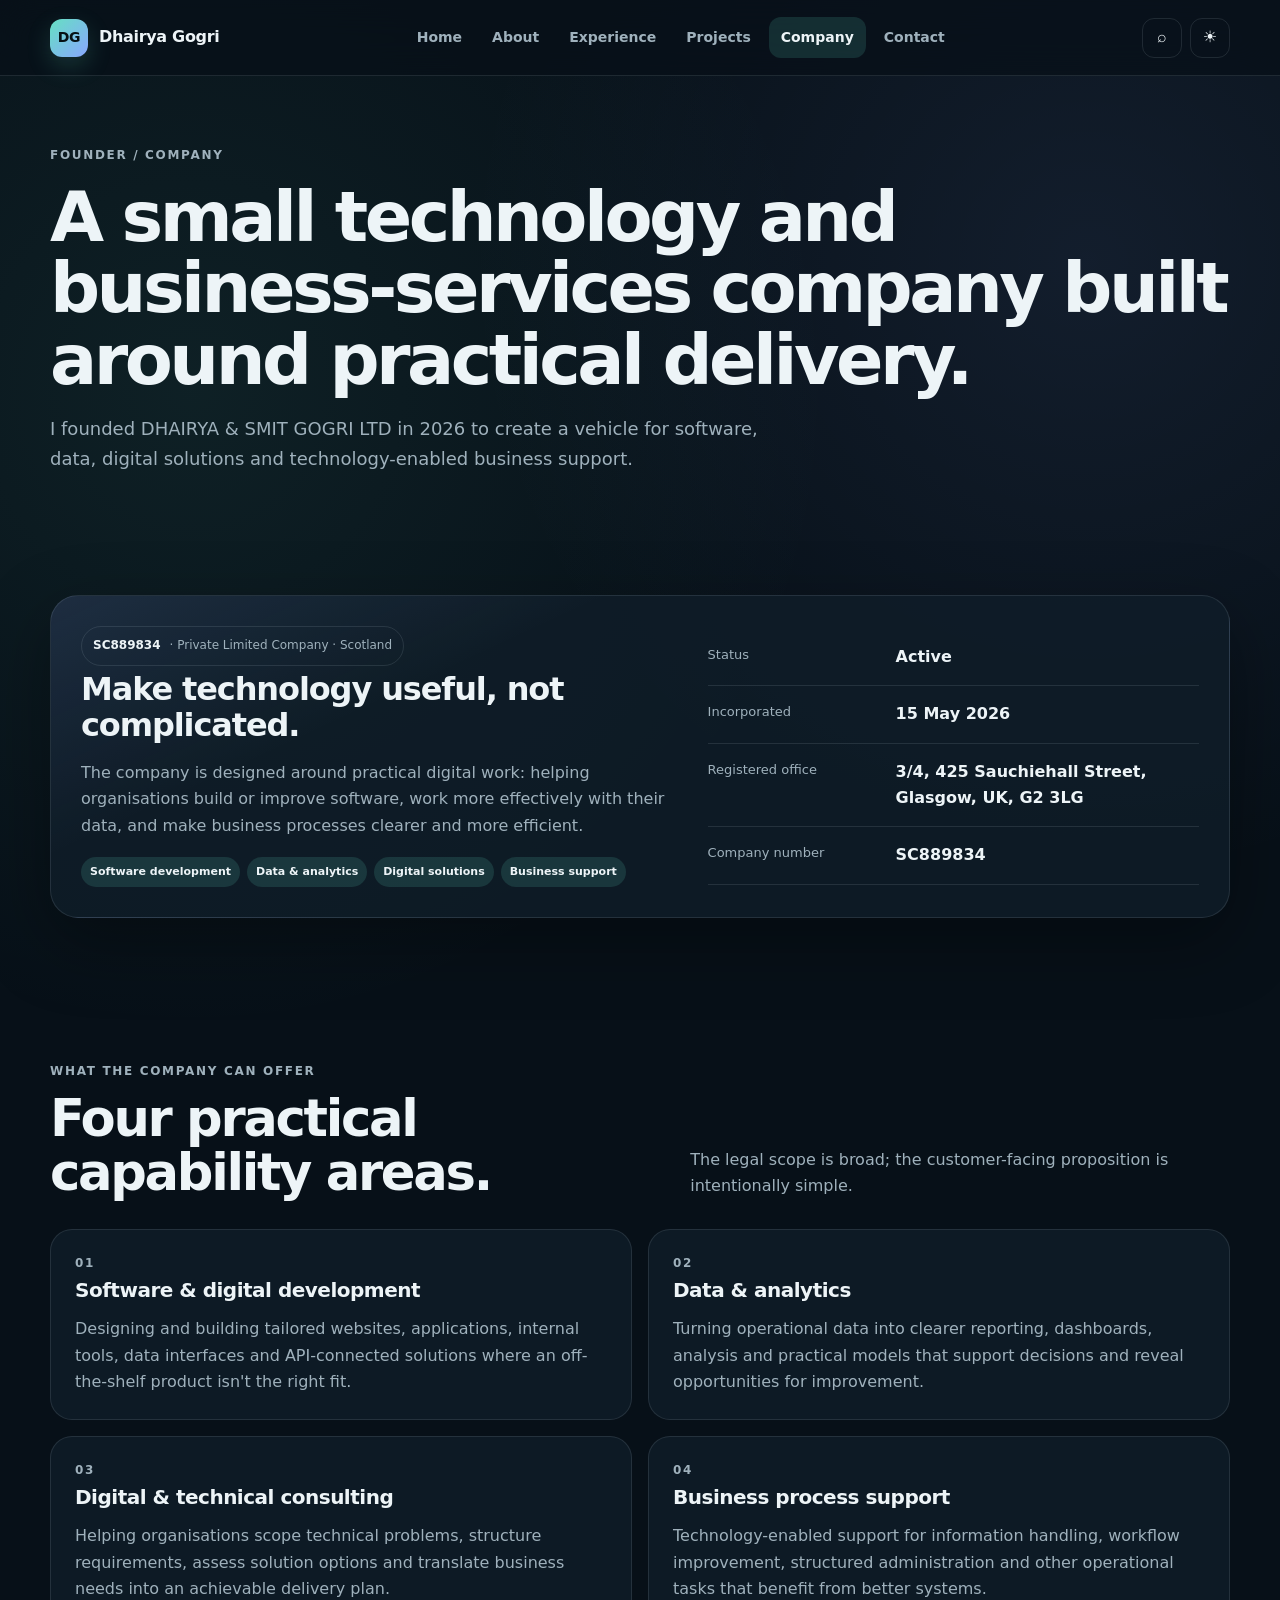
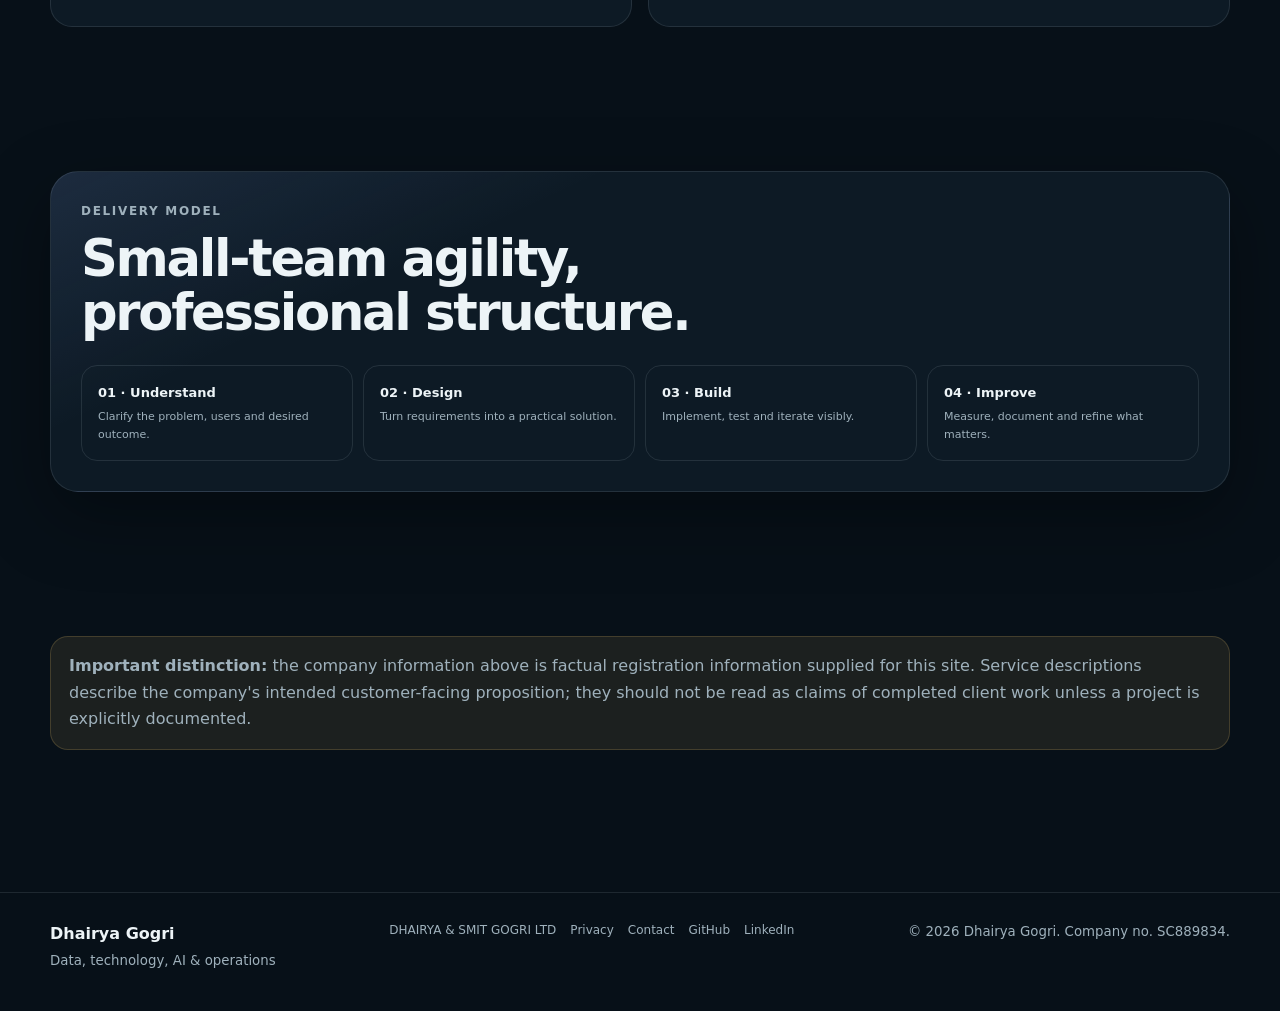
==== company.html @ 703e106f "Add files via upload" ====
<!doctype html>
<html lang="en">
<head>
  <meta charset="utf-8">
  <meta name="viewport" content="width=device-width,initial-scale=1">
  <meta name="description" content="DHAIRYA & SMIT GOGRI LTD — a Scottish technology and business-services company founded by Dhairya Gogri.">
  <meta name="theme-color" content="#071018">
  <title>Company · Dhairya Gogri</title>
  <link rel="icon" href="assets/favicon.svg" type="image/svg+xml">
  <link rel="stylesheet" href="css/styles.css">
</head>
<body>
<a class="skip-link" href="#main">Skip to content</a>

<header class="navbar">
  <div class="container nav-inner">
    <a class="brand" href="index.html" aria-label="Dhairya Gogri home">
      <span class="brand-mark">DG</span><span>Dhairya Gogri</span>
    </a>
    <nav class="nav-links" aria-label="Primary navigation">
      <a href="index.html">Home</a>
      <a href="about.html">About</a>
      <a href="experience.html">Experience</a>
      <a href="projects.html">Projects</a>
      <a href="company.html">Company</a>
      <a href="contact.html">Contact</a>
    </nav>
    <div class="nav-actions">
      <button class="icon-btn" id="commandBtn" aria-label="Open site search" title="Search • Ctrl K">⌕</button>
      <button class="icon-btn" id="themeToggle" aria-label="Toggle theme">☀</button>
      <button class="menu-btn" aria-label="Open menu" aria-expanded="false">☰</button>
    </div>
  </div>
</header>

<main id="main">
<section class="page-hero">
  <div class="container reveal">
    <div class="kicker">Founder / company</div>
    <h1>A small technology and business-services company built around practical delivery.</h1>
    <p>I founded DHAIRYA &amp; SMIT GOGRI LTD in 2026 to create a vehicle for software, data, digital solutions and technology-enabled business support.</p>
  </div>
</section>

<section class="section">
  <div class="container feature-panel reveal">
    <div class="feature-grid">
      <div>
        <span class="company-badge"><b>SC889834</b> · Private Limited Company · Scotland</span>
        <h3>Make technology useful, not complicated.</h3>
        <p>The company is designed around practical digital work: helping organisations build or improve software, work more effectively with their data, and make business processes clearer and more efficient.</p>
        <div class="tag-row"><span class="tag">Software development</span><span class="tag">Data &amp; analytics</span><span class="tag">Digital solutions</span><span class="tag">Business support</span></div>
      </div>
      <div>
        <div class="info-list">
          <div class="info-row"><dt>Status</dt><dd>Active</dd></div>
          <div class="info-row"><dt>Incorporated</dt><dd>15 May 2026</dd></div>
          <div class="info-row"><dt>Registered office</dt><dd>3/4, 425 Sauchiehall Street, Glasgow, UK, G2 3LG</dd></div>
          <div class="info-row"><dt>Company number</dt><dd>SC889834</dd></div>
        </div>
      </div>
    </div>
  </div>
</section>

<section class="section">
  <div class="container">
    <div class="section-head">
      <div><div class="kicker">What the company can offer</div><h2>Four practical capability areas.</h2></div>
      <p class="section-intro">The legal scope is broad; the customer-facing proposition is intentionally simple.</p>
    </div>
    <div class="grid-2">
      <article class="card reveal"><div class="kicker">01</div><h3>Software &amp; digital development</h3><p>Designing and building tailored websites, applications, internal tools, data interfaces and API-connected solutions where an off-the-shelf product isn't the right fit.</p></article>
      <article class="card reveal"><div class="kicker">02</div><h3>Data &amp; analytics</h3><p>Turning operational data into clearer reporting, dashboards, analysis and practical models that support decisions and reveal opportunities for improvement.</p></article>
      <article class="card reveal"><div class="kicker">03</div><h3>Digital &amp; technical consulting</h3><p>Helping organisations scope technical problems, structure requirements, assess solution options and translate business needs into an achievable delivery plan.</p></article>
      <article class="card reveal"><div class="kicker">04</div><h3>Business process support</h3><p>Technology-enabled support for information handling, workflow improvement, structured administration and other operational tasks that benefit from better systems.</p></article>
    </div>
  </div>
</section>

<section class="section">
  <div class="container feature-panel reveal">
    <div class="section-head" style="margin-bottom:20px">
      <div><div class="kicker">Delivery model</div><h2>Small-team agility, professional structure.</h2></div>
    </div>
    <div class="process">
      <div class="process-step"><strong>01 · Understand</strong><span>Clarify the problem, users and desired outcome.</span></div>
      <div class="process-step"><strong>02 · Design</strong><span>Turn requirements into a practical solution.</span></div>
      <div class="process-step"><strong>03 · Build</strong><span>Implement, test and iterate visibly.</span></div>
      <div class="process-step"><strong>04 · Improve</strong><span>Measure, document and refine what matters.</span></div>
    </div>
  </div>
</section>

<section class="section">
  <div class="container notice reveal"><strong>Important distinction:</strong> the company information above is factual registration information supplied for this site. Service descriptions describe the company's intended customer-facing proposition; they should not be read as claims of completed client work unless a project is explicitly documented.</div>
</section>
</main>

<footer class="footer">
  <div class="container footer-grid">
    <div>
      <strong>Dhairya Gogri</strong><br>
      <small>Data, technology, AI &amp; operations</small>
    </div>
    <div class="footer-links">
      <a href="company.html">DHAIRYA &amp; SMIT GOGRI LTD</a>
      <a href="privacy.html">Privacy</a>
      <a href="contact.html">Contact</a>
      <a href="https://github.com/DhairyaGogri" target="_blank" rel="noreferrer">GitHub</a>
      <a href="https://www.linkedin.com/in/mrdhairyagogri/" target="_blank" rel="noreferrer">LinkedIn</a>
    </div>
    <small>&copy; <span id="year"></span> Dhairya Gogri. Company no. SC889834.</small>
  </div>
</footer>


<div class="command" id="command" role="dialog" aria-modal="true" aria-label="Site search">
  <div class="command-box">
    <div class="command-input">
      <input id="commandInput" type="search" placeholder="Jump to a page…" aria-label="Jump to a page">
    </div>
    <div class="command-list">
      <a class="command-item" href="index.html"><span>Home</span><span class="kbd">01</span></a>
      <a class="command-item" href="about.html"><span>About</span><span class="kbd">02</span></a>
      <a class="command-item" href="experience.html"><span>Experience</span><span class="kbd">03</span></a>
      <a class="command-item" href="projects.html"><span>Projects</span><span class="kbd">04</span></a>
      <a class="command-item" href="company.html"><span>Company</span><span class="kbd">05</span></a>
      <a class="command-item" href="contact.html"><span>Contact</span><span class="kbd">06</span></a>
      <a class="command-item" href="https://github.com/DhairyaGogri" target="_blank" rel="noreferrer"><span>GitHub</span><span>↗</span></a>
      <a class="command-item" href="https://www.linkedin.com/in/mrdhairyagogri/" target="_blank" rel="noreferrer"><span>LinkedIn</span><span>↗</span></a>
    </div>
  </div>
</div>
<div class="toast" id="toast"></div>

<script>document.getElementById('year').textContent = new Date().getFullYear()</script>
<script src="js/site.js"></script>
</body>
</html>
---- css/styles.css ----
:root{
  --bg:#071018;
  --bg-soft:#0c1721;
  --panel:rgba(16,30,42,.78);
  --panel-solid:#0f202c;
  --text:#edf4f7;
  --muted:#9fb1bc;
  --line:rgba(218,235,242,.11);
  --accent:#65e0c2;
  --accent-2:#89a7ff;
  --accent-soft:rgba(101,224,194,.14);
  --warning:#f4c66b;
  --shadow:0 24px 70px rgba(0,0,0,.34);
  --radius:24px;
  --max:1180px;
  --nav-h:76px;
}
*{box-sizing:border-box}
html{scroll-behavior:smooth}
body{
  margin:0;
  font-family:Inter, ui-sans-serif, system-ui, -apple-system, BlinkMacSystemFont, "Segoe UI", sans-serif;
  background:
    radial-gradient(circle at 15% 15%, rgba(101,224,194,.08), transparent 26%),
    radial-gradient(circle at 85% 10%, rgba(137,167,255,.09), transparent 24%),
    var(--bg);
  color:var(--text);
  line-height:1.65;
  min-height:100vh;
}
body.light{
  --bg:#f4f8f7;
  --bg-soft:#e9f0ef;
  --panel:rgba(255,255,255,.84);
  --panel-solid:#ffffff;
  --text:#10202a;
  --muted:#526570;
  --line:rgba(16,32,42,.12);
  --accent:#087d69;
  --accent-2:#425fc5;
  --accent-soft:rgba(8,125,105,.1);
  --shadow:0 18px 55px rgba(30,55,70,.14);
}
a{color:inherit}
img{max-width:100%;display:block}
button,input,textarea,select{font:inherit}
button{cursor:pointer}
.container{width:min(var(--max),calc(100% - 40px));margin-inline:auto}
.skip-link{position:fixed;left:16px;top:16px;transform:translateY(-180%);padding:10px 14px;background:var(--text);color:var(--bg);z-index:100}
.skip-link:focus{transform:none}
.navbar{
  position:sticky;top:0;z-index:50;height:var(--nav-h);
  display:flex;align-items:center;
  backdrop-filter:blur(18px);
  background:color-mix(in srgb,var(--bg) 72%,transparent);
  border-bottom:1px solid var(--line);
}
.nav-inner{display:flex;align-items:center;justify-content:space-between;gap:24px}
.brand{display:inline-flex;align-items:center;gap:11px;text-decoration:none;font-weight:800;letter-spacing:-.02em}
.brand-mark{width:38px;height:38px;border-radius:12px;display:grid;place-items:center;background:linear-gradient(135deg,var(--accent),var(--accent-2));color:#061014;font-size:14px;font-weight:900;box-shadow:0 9px 25px rgba(101,224,194,.18)}
.nav-links{display:flex;align-items:center;gap:6px}
.nav-links a{padding:9px 12px;border-radius:12px;text-decoration:none;color:var(--muted);font-size:14px;font-weight:650}
.nav-links a:hover,.nav-links a.active{color:var(--text);background:var(--accent-soft)}
.nav-actions{display:flex;align-items:center;gap:8px}
.icon-btn,.menu-btn{
  width:40px;height:40px;border-radius:12px;border:1px solid var(--line);
  background:transparent;color:var(--text);display:grid;place-items:center
}
.icon-btn:hover,.menu-btn:hover{background:var(--accent-soft)}
.menu-btn{display:none}
main{overflow:clip}
.hero{padding:88px 0 54px}
.hero-grid{display:grid;grid-template-columns:1.16fr .84fr;gap:42px;align-items:center}
.eyebrow{display:inline-flex;align-items:center;gap:9px;text-transform:uppercase;letter-spacing:.14em;font-size:11px;font-weight:800;color:var(--accent)}
.eyebrow::before{content:"";width:25px;height:1px;background:currentColor}
.hero h1{font-size:clamp(46px,7vw,88px);line-height:.98;letter-spacing:-.055em;margin:18px 0 24px;max-width:800px}
.hero h1 span{color:var(--accent)}
.lead{font-size:19px;color:var(--muted);max-width:720px}
.cta-row{display:flex;gap:12px;flex-wrap:wrap;margin-top:32px}
.btn{display:inline-flex;align-items:center;justify-content:center;gap:9px;padding:12px 16px;border-radius:14px;border:1px solid var(--line);text-decoration:none;font-weight:750;font-size:14px;transition:transform .2s,background .2s,border-color .2s}
.btn:hover{transform:translateY(-2px)}
.btn-primary{background:var(--accent);color:#061014;border-color:transparent}
.btn-secondary{background:var(--panel);color:var(--text)}
.btn-ghost{background:transparent}
.hero-card{position:relative}
.profile-card{
  padding:28px;border:1px solid var(--line);border-radius:30px;
  background:
    linear-gradient(160deg,rgba(101,224,194,.10),transparent 36%),
    var(--panel);
  box-shadow:var(--shadow)
}
.profile-top{display:flex;justify-content:space-between;align-items:flex-start;gap:16px;margin-bottom:28px}
.monogram{width:88px;height:88px;border-radius:24px;display:grid;place-items:center;background:linear-gradient(145deg,rgba(101,224,194,.22),rgba(137,167,255,.22));border:1px solid var(--line);font-size:27px;font-weight:900;letter-spacing:-.05em}
.status{display:inline-flex;align-items:center;gap:7px;padding:7px 10px;border:1px solid var(--line);border-radius:999px;color:var(--muted);font-size:12px}
.status i{width:7px;height:7px;border-radius:50%;background:var(--accent);box-shadow:0 0 0 5px rgba(101,224,194,.08)}
.metrics{display:grid;grid-template-columns:repeat(3,1fr);gap:10px;margin-top:22px}
.metric{padding:15px;border:1px solid var(--line);border-radius:18px;background:rgba(255,255,255,.02)}
.metric strong{display:block;font-size:22px;letter-spacing:-.03em}
.metric span{font-size:11px;color:var(--muted)}
.hero-ribbon{margin-top:12px;display:flex;gap:8px;flex-wrap:wrap}
.pill{padding:7px 10px;border:1px solid var(--line);border-radius:999px;color:var(--muted);font-size:11px}
.section{padding:72px 0}
.section-head{display:flex;justify-content:space-between;gap:30px;align-items:end;margin-bottom:30px}
.kicker{font-size:12px;text-transform:uppercase;letter-spacing:.14em;color:var(--muted);font-weight:800}
.section h2{font-size:clamp(32px,4vw,54px);line-height:1.05;letter-spacing:-.045em;margin:10px 0 0;max-width:730px}
.section-intro{max-width:660px;color:var(--muted);margin:12px 0 0}
.grid-3{display:grid;grid-template-columns:repeat(3,1fr);gap:16px}
.grid-2{display:grid;grid-template-columns:repeat(2,1fr);gap:16px}
.card{border:1px solid var(--line);border-radius:22px;background:var(--panel);padding:24px}
.card:hover{border-color:rgba(101,224,194,.28)}
.card h3{margin:0 0 9px;font-size:20px;letter-spacing:-.025em}
.card p{margin:0;color:var(--muted)}
.tag-row{display:flex;gap:7px;flex-wrap:wrap;margin-top:18px}
.tag{display:inline-flex;padding:6px 9px;border-radius:999px;background:var(--accent-soft);color:var(--text);font-size:11px;font-weight:750}
.feature-panel{
  border:1px solid var(--line);border-radius:28px;padding:30px;
  background:
    linear-gradient(155deg,rgba(137,167,255,.12),transparent 30%),
    var(--panel);
  box-shadow:var(--shadow);
}
.feature-grid{display:grid;grid-template-columns:1.1fr .9fr;gap:26px;align-items:center}
.feature-panel h3{font-size:32px;line-height:1.12;letter-spacing:-.035em;margin:6px 0 14px}
.feature-panel p{color:var(--muted)}
.stat-strip{display:grid;grid-template-columns:repeat(3,1fr);gap:12px;margin-top:25px}
.stat-strip .card{padding:18px}
.stat-strip strong{font-size:25px;display:block}
.stat-strip span{color:var(--muted);font-size:12px}
.timeline{position:relative;margin-top:10px}
.timeline::before{content:"";position:absolute;left:8px;top:0;bottom:0;width:1px;background:var(--line)}
.timeline-item{position:relative;padding-left:35px;margin-bottom:26px}
.timeline-dot{position:absolute;left:1px;top:7px;width:15px;height:15px;border-radius:50%;background:var(--bg);border:3px solid var(--accent)}
.timeline-card{border:1px solid var(--line);border-radius:22px;background:var(--panel);overflow:hidden}
.timeline-summary{display:flex;justify-content:space-between;gap:20px;padding:22px 24px;cursor:pointer}
.timeline-summary h3{margin:0;font-size:19px}
.timeline-summary .meta{color:var(--muted);font-size:13px;margin-top:3px}
.timeline-toggle{border:0;background:transparent;color:var(--muted);font-size:20px}
.timeline-body{display:none;padding:0 24px 24px;color:var(--muted)}
.timeline-card.open .timeline-body{display:block}
.timeline-card.open .timeline-toggle{transform:rotate(45deg)}
.bullets{padding-left:18px;margin:15px 0 0;color:var(--muted)}
.bullets li{margin:7px 0}
.page-hero{padding:70px 0 32px}
.page-hero h1{font-size:clamp(42px,6vw,70px);letter-spacing:-.05em;line-height:1.02;margin:16px 0}
.page-hero p{max-width:720px;color:var(--muted);font-size:18px}
.filters{display:flex;gap:8px;flex-wrap:wrap;margin:22px 0}
.filter{border:1px solid var(--line);background:transparent;color:var(--muted);padding:9px 12px;border-radius:999px;font-size:12px;font-weight:800}
.filter.active,.filter:hover{background:var(--accent-soft);color:var(--text);border-color:rgba(101,224,194,.28)}
.project-card{height:100%;display:flex;flex-direction:column;justify-content:space-between}
.project-card .visual{height:150px;border-radius:18px;margin-bottom:18px;display:grid;place-items:center;border:1px solid var(--line);background:
  radial-gradient(circle at 30% 20%, rgba(101,224,194,.25), transparent 35%),
  radial-gradient(circle at 80% 75%, rgba(137,167,255,.20), transparent 34%),
  #0d1a24;
  overflow:hidden;
}
body.light .project-card .visual{background:#eaf3f1}
.visual-grid{width:74%;height:74%;border:1px dashed rgba(255,255,255,.18);position:relative}
body.light .visual-grid{border-color:rgba(16,32,42,.15)}
.visual-grid::before,.visual-grid::after{content:"";position:absolute;inset:16% 0;border-top:1px solid rgba(255,255,255,.10);border-bottom:1px solid rgba(255,255,255,.10)}
.visual-grid::after{inset:0 32%;border-left:1px solid rgba(255,255,255,.10);border-right:1px solid rgba(255,255,255,.10)}
.visual-chart{width:70%;height:62%;position:relative}
.bar{position:absolute;bottom:0;width:11%;border-radius:7px 7px 2px 2px;background:linear-gradient(180deg,var(--accent),var(--accent-2))}
.process{display:grid;grid-template-columns:repeat(4,1fr);gap:10px;margin-top:25px}
.process-step{padding:16px;border:1px solid var(--line);border-radius:16px}
.process-step strong{display:block;font-size:13px}
.process-step span{display:block;color:var(--muted);font-size:11px;margin-top:5px}
.company-badge{display:inline-flex;align-items:center;gap:9px;padding:9px 11px;border:1px solid var(--line);border-radius:999px;color:var(--muted);font-size:12px}
.company-badge b{color:var(--text)}
.info-list{display:grid;gap:0}
.info-row{display:grid;grid-template-columns:170px 1fr;gap:18px;padding:15px 0;border-bottom:1px solid var(--line)}
.info-row dt{color:var(--muted);font-size:13px}
.info-row dd{margin:0;font-weight:650}
.notice{padding:16px 18px;border-radius:18px;background:rgba(244,198,107,.09);border:1px solid rgba(244,198,107,.18);color:var(--muted)}
.contact-grid{display:grid;grid-template-columns:.82fr 1.18fr;gap:16px}
.form-card form{display:grid;gap:14px}
label{font-size:12px;font-weight:800;color:var(--muted)}
.field{display:grid;gap:7px}
input,textarea,select{
  width:100%;border-radius:14px;border:1px solid var(--line);
  background:rgba(255,255,255,.02);color:var(--text);padding:12px 13px;outline:none
}
input:focus,textarea:focus,select:focus{border-color:var(--accent);box-shadow:0 0 0 4px var(--accent-soft)}
textarea{min-height:160px;resize:vertical}
.form-note{font-size:11px;color:var(--muted)}
.contact-item{display:flex;gap:13px;padding:14px 0;border-bottom:1px solid var(--line)}
.contact-item b{display:block;font-size:13px}
.contact-item span{display:block;color:var(--muted);font-size:12px;margin-top:3px}
.footer{border-top:1px solid var(--line);padding:28px 0 38px;margin-top:70px}
.footer-grid{display:flex;justify-content:space-between;gap:25px;align-items:start}
.footer small{color:var(--muted)}
.footer-links{display:flex;gap:14px;flex-wrap:wrap}
.footer-links a{font-size:12px;color:var(--muted);text-decoration:none}
.footer-links a:hover{color:var(--text)}
.reveal{opacity:0;transform:translateY(18px);transition:opacity .7s ease,transform .7s ease}
.reveal.visible{opacity:1;transform:none}
.toast{
  position:fixed;right:18px;bottom:18px;z-index:70;max-width:360px;
  border:1px solid var(--line);background:var(--panel-solid);box-shadow:var(--shadow);
  padding:13px 15px;border-radius:16px;color:var(--text);display:none
}
.toast.show{display:block}
.kbd{font-size:11px;border:1px solid var(--line);padding:2px 6px;border-radius:6px;color:var(--muted)}
.command{
 position:fixed;inset:0;background:rgba(2,8,12,.55);backdrop-filter:blur(10px);z-index:100;display:none;align-items:flex-start;justify-content:center;padding:10vh 20px
}
.command.show{display:flex}
.command-box{width:min(640px,100%);border:1px solid var(--line);border-radius:22px;background:var(--panel-solid);box-shadow:var(--shadow);overflow:hidden}
.command-input{padding:15px 18px;border-bottom:1px solid var(--line)}
.command-input input{border:0;box-shadow:none;padding:0;background:transparent}
.command-list{padding:8px;max-height:55vh;overflow:auto}
.command-item{display:flex;justify-content:space-between;gap:15px;padding:12px 14px;border-radius:13px;text-decoration:none;color:var(--text)}
.command-item:hover{background:var(--accent-soft)}
.toast-success{color:var(--accent)}
.hero-art{min-height:310px;position:relative}
.orbit{position:absolute;inset:20px;border:1px solid var(--line);border-radius:50%;transform:rotate(-18deg)}
.orbit::before,.orbit::after{content:"";position:absolute;border:1px solid rgba(101,224,194,.25);border-radius:50%}
.orbit::before{inset:30px}
.orbit::after{inset:64px}
.core{position:absolute;left:50%;top:50%;transform:translate(-50%,-50%);width:118px;height:118px;border-radius:34px;background:linear-gradient(145deg,var(--accent),var(--accent-2));display:grid;place-items:center;color:#061014;font-size:28px;font-weight:900;box-shadow:0 25px 60px rgba(101,224,194,.18)}
.float-tag{position:absolute;padding:8px 10px;border:1px solid var(--line);border-radius:12px;background:var(--panel);color:var(--muted);font-size:11px;box-shadow:var(--shadow)}
.float-1{left:2%;top:18%}.float-2{right:0;top:33%}.float-3{left:13%;bottom:6%}.float-4{right:11%;bottom:2%}
.mini-link{font-size:13px;font-weight:800;color:var(--accent);text-decoration:none}
.mini-link:hover{text-decoration:underline}
@media(max-width:980px){
 .hero-grid,.feature-grid,.contact-grid{grid-template-columns:1fr}
 .grid-3{grid-template-columns:repeat(2,1fr)}
 .nav-links{display:none;position:absolute;left:20px;right:20px;top:72px;flex-direction:column;align-items:stretch;background:var(--panel-solid);border:1px solid var(--line);padding:8px;border-radius:18px;box-shadow:var(--shadow)}
 .nav-links.open{display:flex}
 .nav-links a{padding:12px}
 .menu-btn{display:grid}
 .process{grid-template-columns:repeat(2,1fr)}
}
@media(max-width:680px){
 .container{width:min(var(--max),calc(100% - 24px))}
 .hero{padding-top:58px}
 .section{padding:52px 0}
 .grid-2,.grid-3,.metrics,.stat-strip{grid-template-columns:1fr}
 .section-head{display:block}
 .timeline-summary{align-items:flex-start}
 .info-row{grid-template-columns:1fr;gap:3px}
 .footer-grid{display:block}
 .footer-links{margin-top:15px}
 .hero-art{min-height:250px}
}
@media(prefers-reduced-motion:reduce){
 html{scroll-behavior:auto}
 *,*:before,*:after{animation-duration:.01ms!important;animation-iteration-count:1!important;transition-duration:.01ms!important}
 .reveal{opacity:1;transform:none}
}
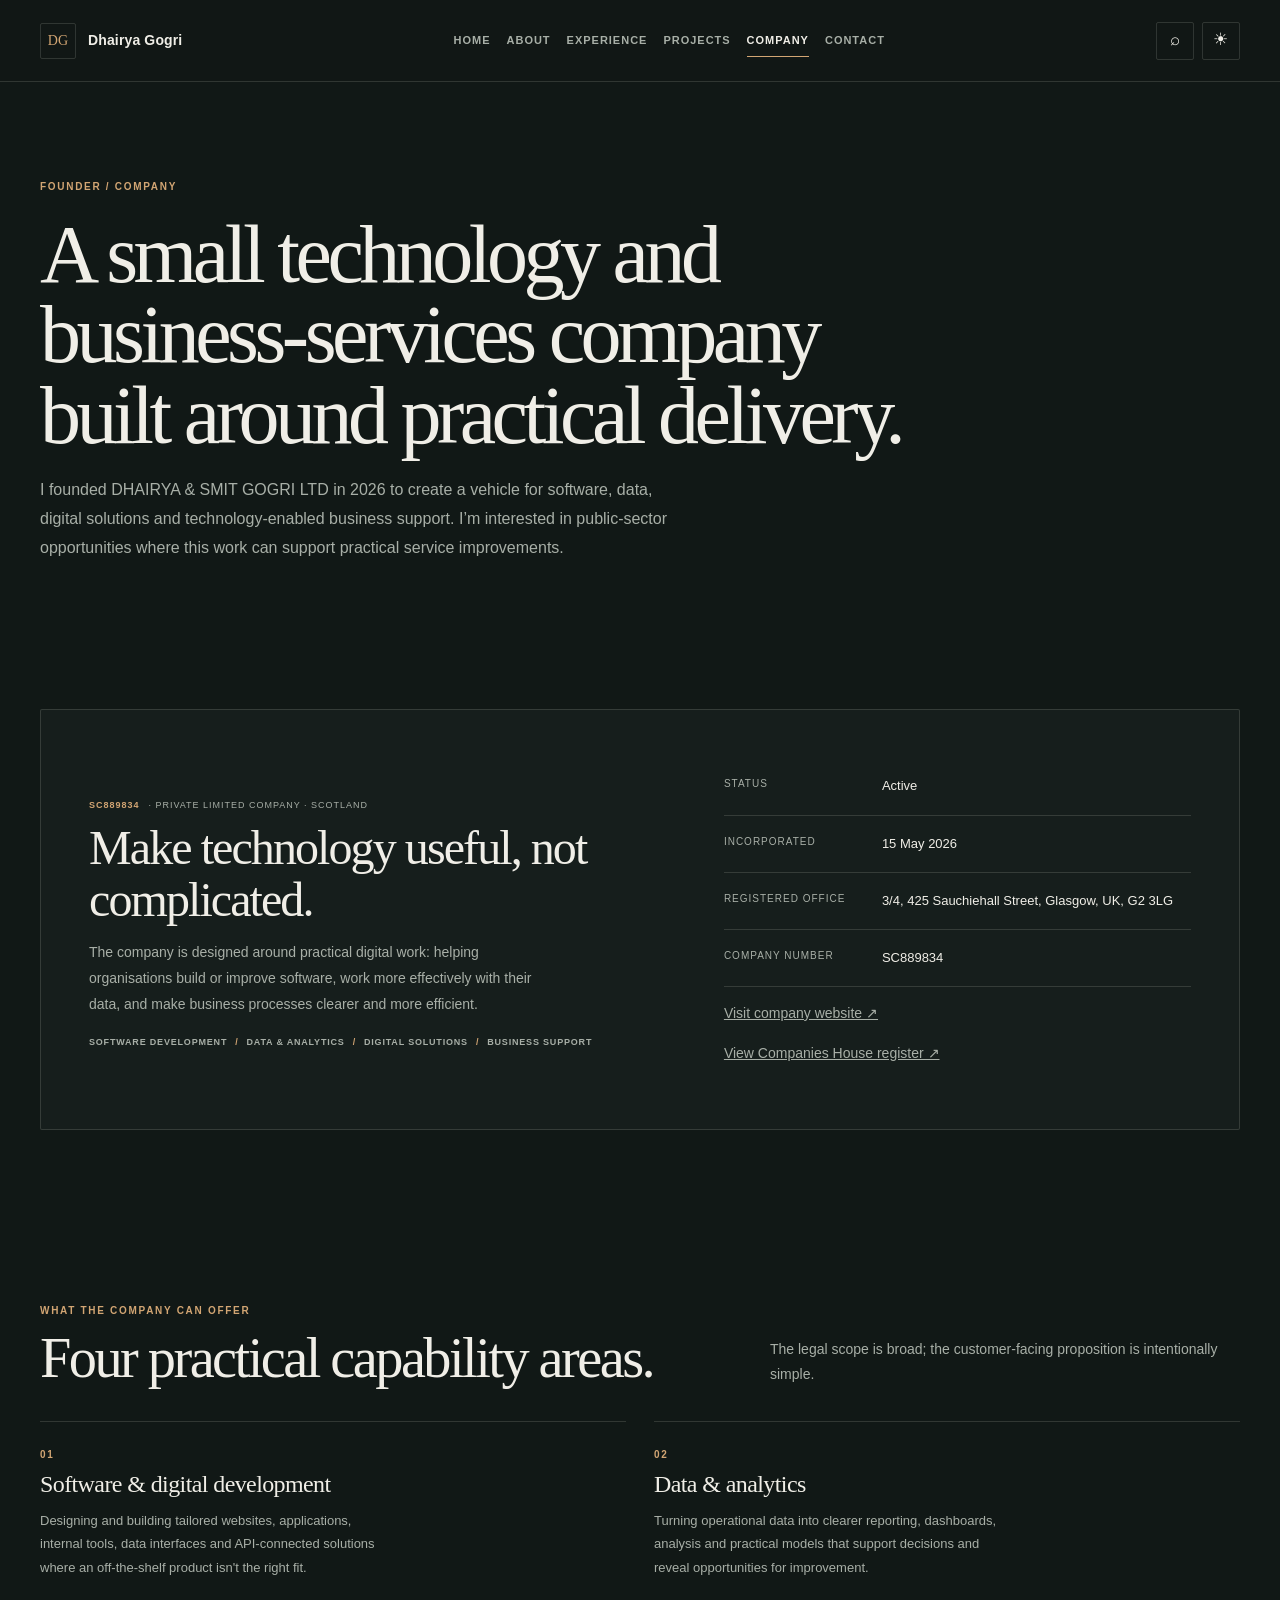
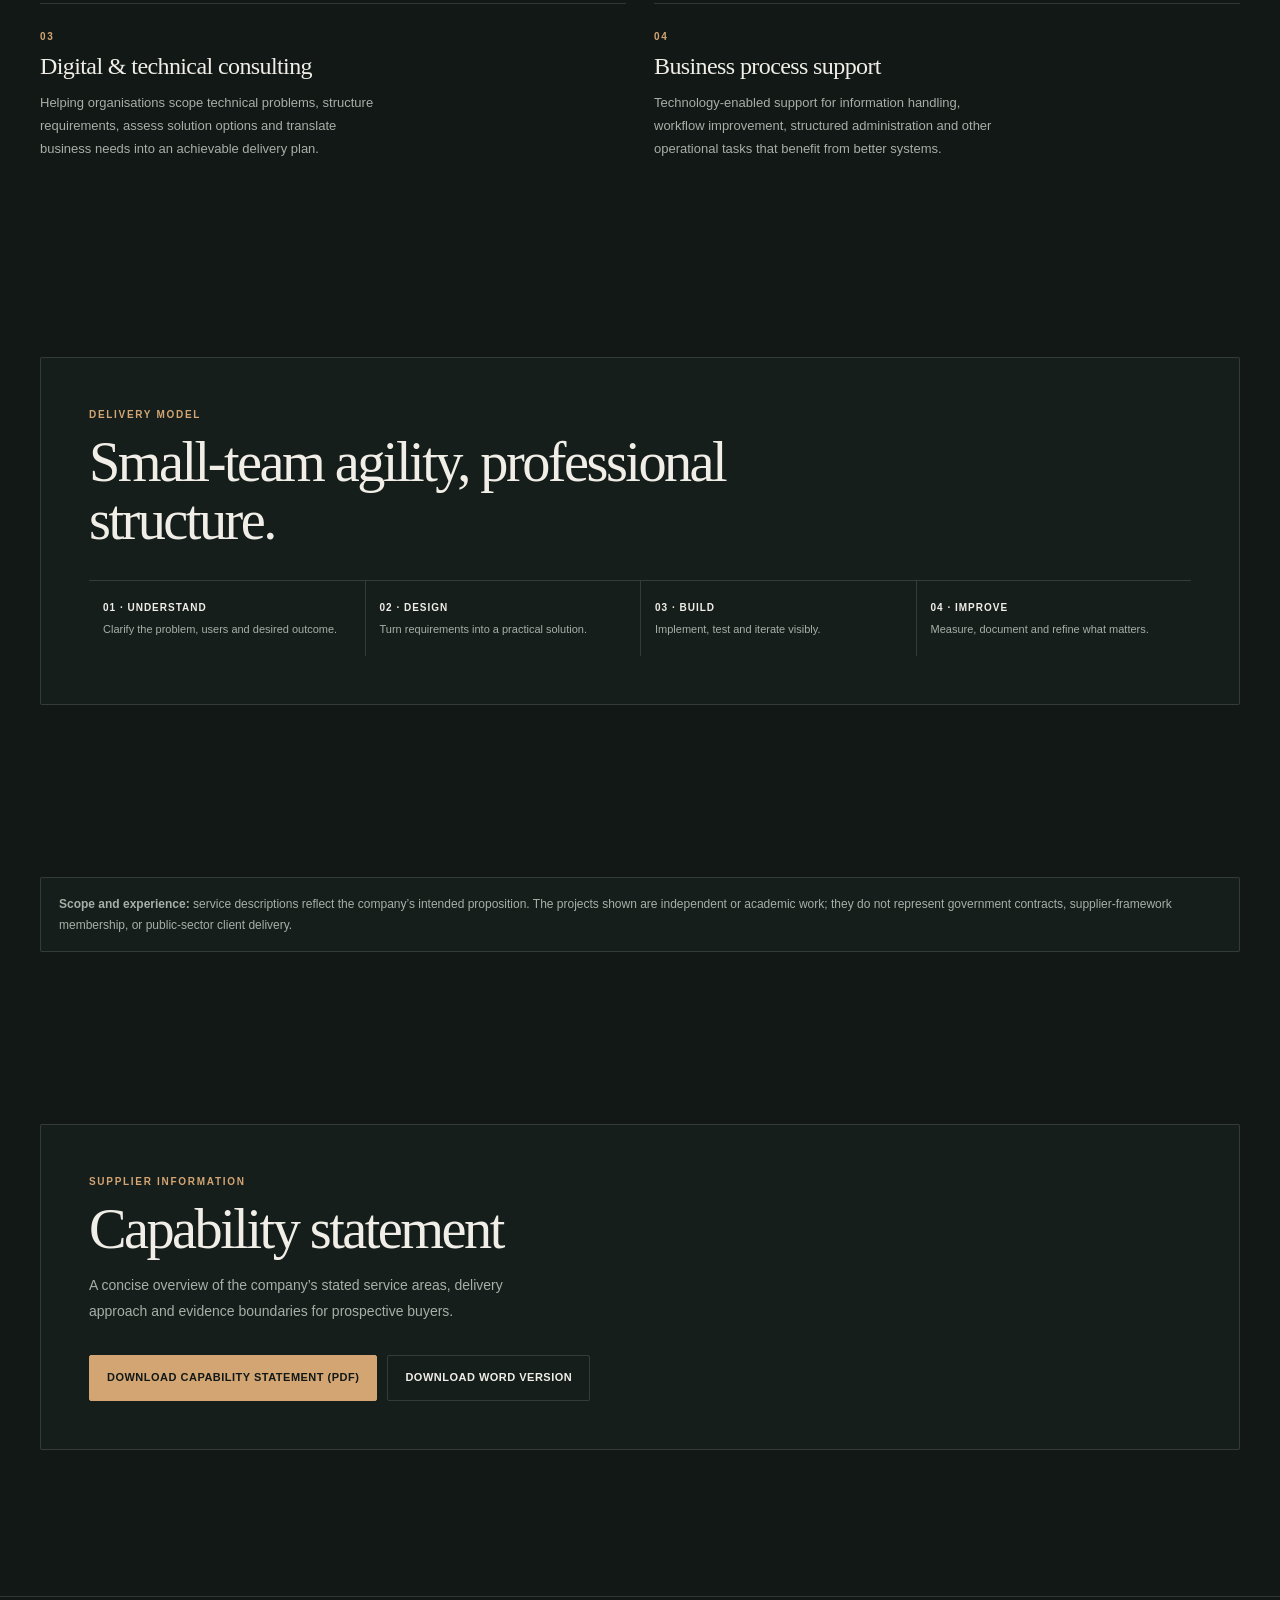
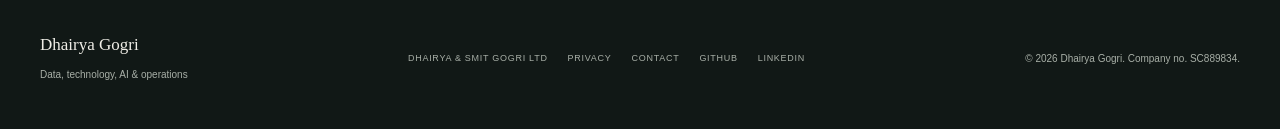
==== commit 975d8dea: "personal website update 21/11/2026 v2" ====
--- a/company.html
+++ b/company.html
@@ -38,7 +38,7 @@
   <div class="container reveal">
     <div class="kicker">Founder / company</div>
     <h1>A small technology and business-services company built around practical delivery.</h1>
-    <p>I founded DHAIRYA &amp; SMIT GOGRI LTD in 2026 to create a vehicle for software, data, digital solutions and technology-enabled business support.</p>
+    <p>I founded DHAIRYA &amp; SMIT GOGRI LTD in 2026 to create a vehicle for software, data, digital solutions and technology-enabled business support. I’m interested in public-sector opportunities where this work can support practical service improvements.</p>
   </div>
 </section>
 
@@ -58,6 +58,8 @@
           <div class="info-row"><dt>Registered office</dt><dd>3/4, 425 Sauchiehall Street, Glasgow, UK, G2 3LG</dd></div>
           <div class="info-row"><dt>Company number</dt><dd>SC889834</dd></div>
         </div>
+        <p><a href="https://dhairyagogri.github.io/mycompany/index.html" target="_blank" rel="noreferrer">Visit company website ↗</a></p>
+        <p><a href="https://find-and-update.company-information.service.gov.uk/company/SC889834" target="_blank" rel="noreferrer">View Companies House register ↗</a></p>
       </div>
     </div>
   </div>
@@ -93,7 +95,19 @@
 </section>
 
 <section class="section">
-  <div class="container notice reveal"><strong>Important distinction:</strong> the company information above is factual registration information supplied for this site. Service descriptions describe the company's intended customer-facing proposition; they should not be read as claims of completed client work unless a project is explicitly documented.</div>
+  <div class="container notice reveal"><strong>Scope and experience:</strong> service descriptions reflect the company’s intended proposition. The projects shown are independent or academic work; they do not represent government contracts, supplier-framework membership, or public-sector client delivery.</div>
+</section>
+
+<section class="section">
+  <div class="container feature-panel reveal">
+    <div class="kicker">Supplier information</div>
+    <h2>Capability statement</h2>
+    <p>A concise overview of the company’s stated service areas, delivery approach and evidence boundaries for prospective buyers.</p>
+    <div class="cta-row">
+      <a class="btn btn-primary" href="assets/Dhairya_Smit_Gogri_Ltd_Capability_Statement.pdf" download>Download capability statement (PDF)</a>
+      <a class="btn btn-secondary" href="assets/Dhairya_Smit_Gogri_Ltd_Capability_Statement.docx" download>Download Word version</a>
+    </div>
+  </div>
 </section>
 </main>
 
--- a/css/styles.css
+++ b/css/styles.css
@@ -249,3 +249,311 @@
  *,*:before,*:after{animation-duration:.01ms!important;animation-iteration-count:1!important;transition-duration:.01ms!important}
  .reveal{opacity:1;transform:none}
 }
+
+/* Editorial portfolio system */
+:root{
+  --bg:#111816;
+  --bg-soft:#19221f;
+  --panel:rgba(25,34,31,.72);
+  --panel-solid:#19221f;
+  --text:#f0eee7;
+  --muted:#a8afa7;
+  --line:rgba(236,237,226,.14);
+  --accent:#d2a573;
+  --accent-2:#b96b4e;
+  --accent-soft:rgba(210,165,115,.11);
+  --warning:#d2a573;
+  --shadow:0 24px 70px rgba(0,0,0,.2);
+  --radius:4px;
+  --max:1200px;
+  --nav-h:82px;
+}
+body{
+  font-family:Inter, "Helvetica Neue", Arial, sans-serif;
+  background:
+    linear-gradient(90deg,transparent 0,transparent calc(50% - .5px),rgba(255,255,255,.018) 50%,transparent calc(50% + .5px)),
+    var(--bg);
+  line-height:1.7;
+}
+body.light{
+  --bg:#f4f1ea;
+  --bg-soft:#e9e4da;
+  --panel:rgba(255,255,255,.52);
+  --panel-solid:#faf8f3;
+  --text:#202725;
+  --muted:#68716c;
+  --line:rgba(32,39,37,.15);
+  --accent:#a45137;
+  --accent-2:#8b6a43;
+  --accent-soft:rgba(164,81,55,.08);
+  --warning:#8b6a43;
+  --shadow:0 22px 60px rgba(38,42,37,.08);
+  background:
+    linear-gradient(90deg,transparent 0,transparent calc(50% - .5px),rgba(32,39,37,.025) 50%,transparent calc(50% + .5px)),
+    var(--bg);
+}
+::selection{background:var(--accent);color:var(--bg)}
+:focus-visible{outline:2px solid var(--accent);outline-offset:4px}
+.container{width:min(var(--max),calc(100% - 64px))}
+.skip-link{background:var(--text);color:var(--bg);border-radius:2px}
+.navbar{
+  background:color-mix(in srgb,var(--bg) 94%,transparent);
+  backdrop-filter:blur(16px);
+}
+.brand{gap:12px;font-size:14px;letter-spacing:.01em}
+.brand-mark{
+  width:36px;height:36px;border:1px solid var(--line);border-radius:2px;
+  background:transparent;color:var(--accent);box-shadow:none;
+  font-family:Georgia,"Times New Roman",serif;font-weight:500;
+}
+.nav-links{gap:16px}
+.nav-links a{
+  position:relative;padding:10px 0;border-radius:0;background:none!important;
+  color:var(--muted);font-size:11px;font-weight:750;letter-spacing:.09em;text-transform:uppercase;
+}
+.nav-links a::after{
+  position:absolute;right:0;bottom:3px;left:0;height:1px;background:var(--accent);
+  content:"";transform:scaleX(0);transform-origin:left;transition:transform .2s ease;
+}
+.nav-links a:hover,.nav-links a.active{color:var(--text)}
+.nav-links a:hover::after,.nav-links a.active::after{transform:scaleX(1)}
+.icon-btn,.menu-btn{
+  width:38px;height:38px;border-radius:2px;border-color:var(--line);
+  font-size:17px;
+}
+.icon-btn:hover,.menu-btn:hover{background:var(--accent-soft)}
+main{overflow:clip}
+.hero{padding:105px 0 64px}
+.hero-grid{grid-template-columns:1.12fr .88fr;gap:clamp(36px,7vw,100px)}
+.eyebrow,.kicker{
+  color:var(--accent);font-size:10px;font-weight:750;letter-spacing:.17em;
+}
+.eyebrow::before{width:34px}
+.hero h1,.page-hero h1,.section h2,.card h3,.feature-panel h3{
+  font-family:Georgia,"Times New Roman",serif;font-weight:400;
+}
+.hero h1{
+  max-width:790px;margin:26px 0 22px;font-size:clamp(50px,7.2vw,92px);
+  line-height:.99;letter-spacing:-.055em;
+}
+.hero h1 span{color:var(--accent)}
+.lead{max-width:640px;color:var(--muted);font-size:17px;line-height:1.8}
+.cta-row{gap:10px;margin-top:30px}
+.btn{
+  min-height:46px;padding:12px 17px;border-radius:2px;
+  font-size:11px;font-weight:750;letter-spacing:.045em;
+  text-transform:uppercase;transition:background .2s,color .2s,border-color .2s;
+}
+.btn:hover{transform:none}
+.btn-primary{background:var(--accent);color:var(--bg);border-color:var(--accent)}
+body.light .btn-primary{color:#fff}
+.btn-primary:hover{background:transparent;color:var(--accent)}
+.btn-secondary{background:transparent}
+.btn-secondary:hover,.btn-ghost:hover{border-color:var(--accent);background:var(--accent-soft)}
+.hero-ribbon{gap:0;margin-top:30px}
+.pill{
+  padding:0;border:0;border-radius:0;color:var(--muted);
+  font-size:10px;font-weight:650;letter-spacing:.08em;text-transform:uppercase;
+}
+.pill+.pill::before{content:"/";margin:0 11px;color:var(--accent)}
+.hero-card{padding:20px;border:1px solid var(--line);background:var(--panel)}
+.hero-art{min-height:270px;border-bottom:1px solid var(--line);overflow:hidden}
+.orbit,.float-tag{display:none}
+.core{
+  inset:0;width:100%;height:100%;transform:none;border-radius:0;background:none;
+  color:transparent;-webkit-text-stroke:1px color-mix(in srgb,var(--accent) 70%,transparent);
+  font-family:Georgia,"Times New Roman",serif;font-size:clamp(150px,22vw,270px);
+  font-weight:400;letter-spacing:-.12em;line-height:1;box-shadow:none;opacity:.72;
+}
+.hero-art::before,.hero-art::after{
+  position:absolute;z-index:1;left:0;color:var(--muted);font-size:9px;
+  letter-spacing:.16em;text-transform:uppercase;
+}
+.hero-art::before{top:12px;content:"PROFILE / 01"}
+.hero-art::after{right:0;bottom:14px;left:auto;content:"GLASGOW, UK"}
+.profile-card{
+  padding:23px 4px 4px;border:0;border-radius:0;background:none;box-shadow:none;
+}
+.profile-top{align-items:center;margin-bottom:22px}
+.profile-top strong{font-family:Georgia,"Times New Roman",serif;font-size:19px;font-weight:400}
+.profile-subtitle{margin-top:4px;color:var(--muted);font-size:12px}
+.status{
+  padding:0;border:0;border-radius:0;color:var(--muted);
+  font-size:9px;font-weight:700;letter-spacing:.1em;text-transform:uppercase;
+}
+.status i{width:6px;height:6px;background:var(--accent);box-shadow:none}
+.metrics{gap:0;margin-top:0;border-top:1px solid var(--line)}
+.metric{
+  min-width:0;padding:16px 10px 8px;border:0;border-radius:0;
+  background:none;
+}
+.metric+.metric{border-left:1px solid var(--line)}
+.metric strong{font-family:Georgia,"Times New Roman",serif;font-size:25px;font-weight:400}
+.metric span{display:block;margin-top:4px;font-size:9px;line-height:1.4}
+.section{padding:86px 0}
+.section-head{gap:45px;margin-bottom:34px}
+.section h2{max-width:700px;font-size:clamp(36px,4.4vw,60px);line-height:1.04;letter-spacing:-.045em}
+.section-intro{max-width:470px;color:var(--muted);font-size:14px;line-height:1.8}
+.grid-3,.grid-2{gap:0 28px}
+.card{
+  border:0;border-top:1px solid var(--line);border-radius:0;
+  background:transparent;padding:24px 0;
+}
+.card:hover{border-color:var(--accent)}
+.card h3{margin:8px 0 10px;font-size:24px;line-height:1.15;letter-spacing:-.025em}
+.card p{max-width:48ch;font-size:13px;line-height:1.8}
+.tag-row{gap:0;margin-top:17px}
+.tag{
+  padding:0;background:none;color:var(--muted);
+  font-size:9px;font-weight:700;letter-spacing:.09em;text-transform:uppercase;
+}
+.tag+.tag::before{content:"/";padding:0 8px;color:var(--accent)}
+.feature-panel{
+  border:1px solid var(--line);border-radius:2px;padding:clamp(24px,4vw,48px);
+  background:var(--panel);box-shadow:none;
+}
+.feature-grid{gap:clamp(28px,5vw,70px)}
+.feature-panel h3{max-width:650px;font-size:clamp(30px,4vw,48px);line-height:1.08;letter-spacing:-.04em}
+.feature-panel p{max-width:60ch;color:var(--muted);font-size:14px;line-height:1.85}
+.mini-link{color:var(--accent);font-size:10px;letter-spacing:.1em;text-transform:uppercase}
+.stat-strip{gap:0;margin-top:28px;border-top:1px solid var(--line)}
+.stat-strip .card{padding:15px 10px 0 0}
+.stat-strip .card+.card{padding-left:12px;border-left:1px solid var(--line)}
+.stat-strip strong{font-family:Georgia,"Times New Roman",serif;font-size:26px;font-weight:400}
+.stat-strip span{font-size:9px;line-height:1.4}
+.company-badge{
+  padding:0;border:0;border-radius:0;color:var(--muted);
+  font-size:9px;letter-spacing:.11em;text-transform:uppercase;
+}
+.company-badge b{color:var(--accent)}
+.timeline{margin-top:0}
+.timeline::before{left:6px}
+.timeline-item{padding-left:33px;margin-bottom:18px}
+.timeline-dot{left:0;width:13px;height:13px;border-width:2px}
+.timeline-card{border:0;border-top:1px solid var(--line);border-radius:0;background:transparent}
+.timeline-summary{align-items:center;padding:20px 4px 20px 0}
+.timeline-summary h3{font-family:Georgia,"Times New Roman",serif;font-size:22px;font-weight:400}
+.timeline-summary .meta{font-size:10px;letter-spacing:.06em;text-transform:uppercase}
+.timeline-toggle{width:32px;height:32px;border:1px solid var(--line);border-radius:50%;font-size:16px}
+.timeline-body{padding:0 0 23px;color:var(--muted);font-size:13px}
+.bullets{font-size:13px}
+.page-hero{padding:96px 0 45px}
+.page-hero h1{max-width:900px;margin:20px 0;font-size:clamp(48px,7vw,82px);line-height:.98;letter-spacing:-.055em}
+.page-hero p{max-width:650px;color:var(--muted);font-size:16px;line-height:1.8}
+.filters{gap:0;margin:20px 0 34px;border-bottom:1px solid var(--line)}
+.filter{
+  margin-right:25px;padding:11px 0;border:0;border-radius:0;
+  background:none;color:var(--muted);font-size:9px;letter-spacing:.1em;text-transform:uppercase;
+}
+.filter.active,.filter:hover{
+  position:relative;border:0;background:none;color:var(--text);
+}
+.filter.active::after{
+  position:absolute;right:0;bottom:-1px;left:0;height:2px;background:var(--accent);content:"";
+}
+.project-card{min-height:100%}
+.project-card .visual{
+  height:175px;margin-bottom:20px;border:1px solid var(--line);border-radius:0;
+  background-color:var(--bg-soft);
+  background-image:linear-gradient(to right,transparent 49.8%,var(--line) 50%,transparent 50.2%),linear-gradient(to bottom,transparent 49.8%,var(--line) 50%,transparent 50.2%);
+  background-size:34px 34px;
+}
+.visual-grid{border-color:var(--line)}
+.visual-grid::before,.visual-grid::after{border-color:var(--line)}
+.bar{border-radius:0;background:var(--accent)}
+.process{gap:0;margin-top:30px;border-top:1px solid var(--line)}
+.process-step{padding:18px 14px;border:0;border-radius:0}
+.process-step+.process-step{border-left:1px solid var(--line)}
+.process-step strong{font-size:10px;letter-spacing:.1em;text-transform:uppercase}
+.process-step span{font-size:11px;line-height:1.6}
+.info-row{grid-template-columns:140px 1fr;padding:17px 0}
+.info-row dt{font-size:10px;letter-spacing:.1em;text-transform:uppercase}
+.info-row dd{font-size:13px;font-weight:500}
+.notice{border:1px solid var(--line);border-radius:2px;background:var(--panel);font-size:12px}
+.contact-grid{gap:45px}
+.form-card form{gap:18px}
+.field{gap:8px}
+label{font-size:9px;letter-spacing:.12em;text-transform:uppercase}
+input,textarea,select{
+  border-radius:2px;background:transparent;padding:13px 12px;font-size:13px;
+}
+input:focus,textarea:focus,select:focus{box-shadow:0 0 0 2px var(--accent-soft)}
+textarea{min-height:180px}
+.form-note{font-size:10px;line-height:1.6}
+.contact-item{gap:16px;padding:16px 0}
+.contact-item>div:first-child{width:24px;color:var(--accent);font-size:13px}
+.contact-item b{font-size:10px;letter-spacing:.1em;text-transform:uppercase}
+.contact-item span{font-size:12px}
+.footer{margin-top:60px;padding:34px 0 42px}
+.footer-grid{align-items:center}
+.footer strong{font-family:Georgia,"Times New Roman",serif;font-size:17px;font-weight:400}
+.footer-links{gap:20px}
+.footer-links a{font-size:9px;letter-spacing:.08em;text-transform:uppercase}
+.footer small{font-size:10px}
+.reveal{opacity:1;transform:none}
+.reveal.visible{opacity:1;transform:none}
+.toast{border-radius:2px}
+.command{background:rgba(5,9,8,.72)}
+.command-box{border-radius:3px}
+.command-item{border-radius:2px}
+.command-item:hover{background:var(--accent-soft)}
+@media(max-width:980px){
+  .container{width:min(var(--max),calc(100% - 48px))}
+  .hero-grid{grid-template-columns:1fr .9fr;gap:32px}
+  .nav-links{gap:14px}
+  .nav-links a{padding:11px 10px}
+}
+@media(max-width:820px){
+  .hero-grid,.feature-grid,.contact-grid{grid-template-columns:1fr}
+  .hero-card{max-width:650px}
+  .hero-art{min-height:240px}
+  .nav-links{display:none;position:absolute;left:24px;right:24px;top:72px;flex-direction:column;align-items:stretch;gap:2px;background:var(--panel-solid);border:1px solid var(--line);padding:10px 18px;border-radius:2px;box-shadow:var(--shadow)}
+  .nav-links.open{display:flex}
+  .nav-links a{padding:12px 0}
+  .nav-links a::after{bottom:4px}
+  .menu-btn{display:grid}
+}
+@media(max-width:680px){
+  .container{width:min(var(--max),calc(100% - 32px))}
+  .hero{padding:68px 0 38px}
+  .hero h1{font-size:clamp(48px,13vw,68px)}
+  .hero-grid{gap:35px}
+  .hero-card{padding:14px}
+  .hero-art{min-height:205px}
+  .core{font-size:180px}
+  .section{padding:58px 0}
+  .section-head{display:block}
+  .section-intro{margin-top:18px}
+  .grid-2,.grid-3{grid-template-columns:1fr}
+  .metrics{grid-template-columns:repeat(3,1fr)}
+  .stat-strip{grid-template-columns:repeat(3,1fr)}
+  .feature-panel{padding:23px}
+  .page-hero{padding:68px 0 28px}
+  .page-hero h1{font-size:clamp(44px,12vw,64px)}
+  .timeline-summary{align-items:flex-start}
+  .process{grid-template-columns:repeat(2,1fr)}
+  .process-step:nth-child(3){border-left:0}
+  .process-step:nth-child(n+3){border-top:1px solid var(--line)}
+  .info-row{grid-template-columns:1fr;gap:4px}
+  .footer-grid{display:grid;gap:18px}
+  .footer-links{margin-top:0}
+}
+.case-study{
+  width:100%;margin-top:18px;border-top:1px solid var(--line);
+}
+.case-study summary{
+  padding:12px 0;color:var(--accent);cursor:pointer;
+  font-size:10px;font-weight:750;letter-spacing:.1em;text-transform:uppercase;
+}
+.case-study summary::marker{color:var(--accent)}
+.case-study-body{padding:0 0 8px}
+.case-study-body h4{
+  margin:16px 0 5px;color:var(--text);font-family:Georgia,"Times New Roman",serif;
+  font-size:17px;font-weight:400;
+}
+.case-study-body p,.case-study-body li{font-size:12px;line-height:1.75}
+.case-study-body .bullets{padding-left:17px}
+.case-study-caveat{
+  margin-top:15px;padding:12px;border-left:2px solid var(--accent);
+  background:var(--accent-soft);color:var(--muted);
+}
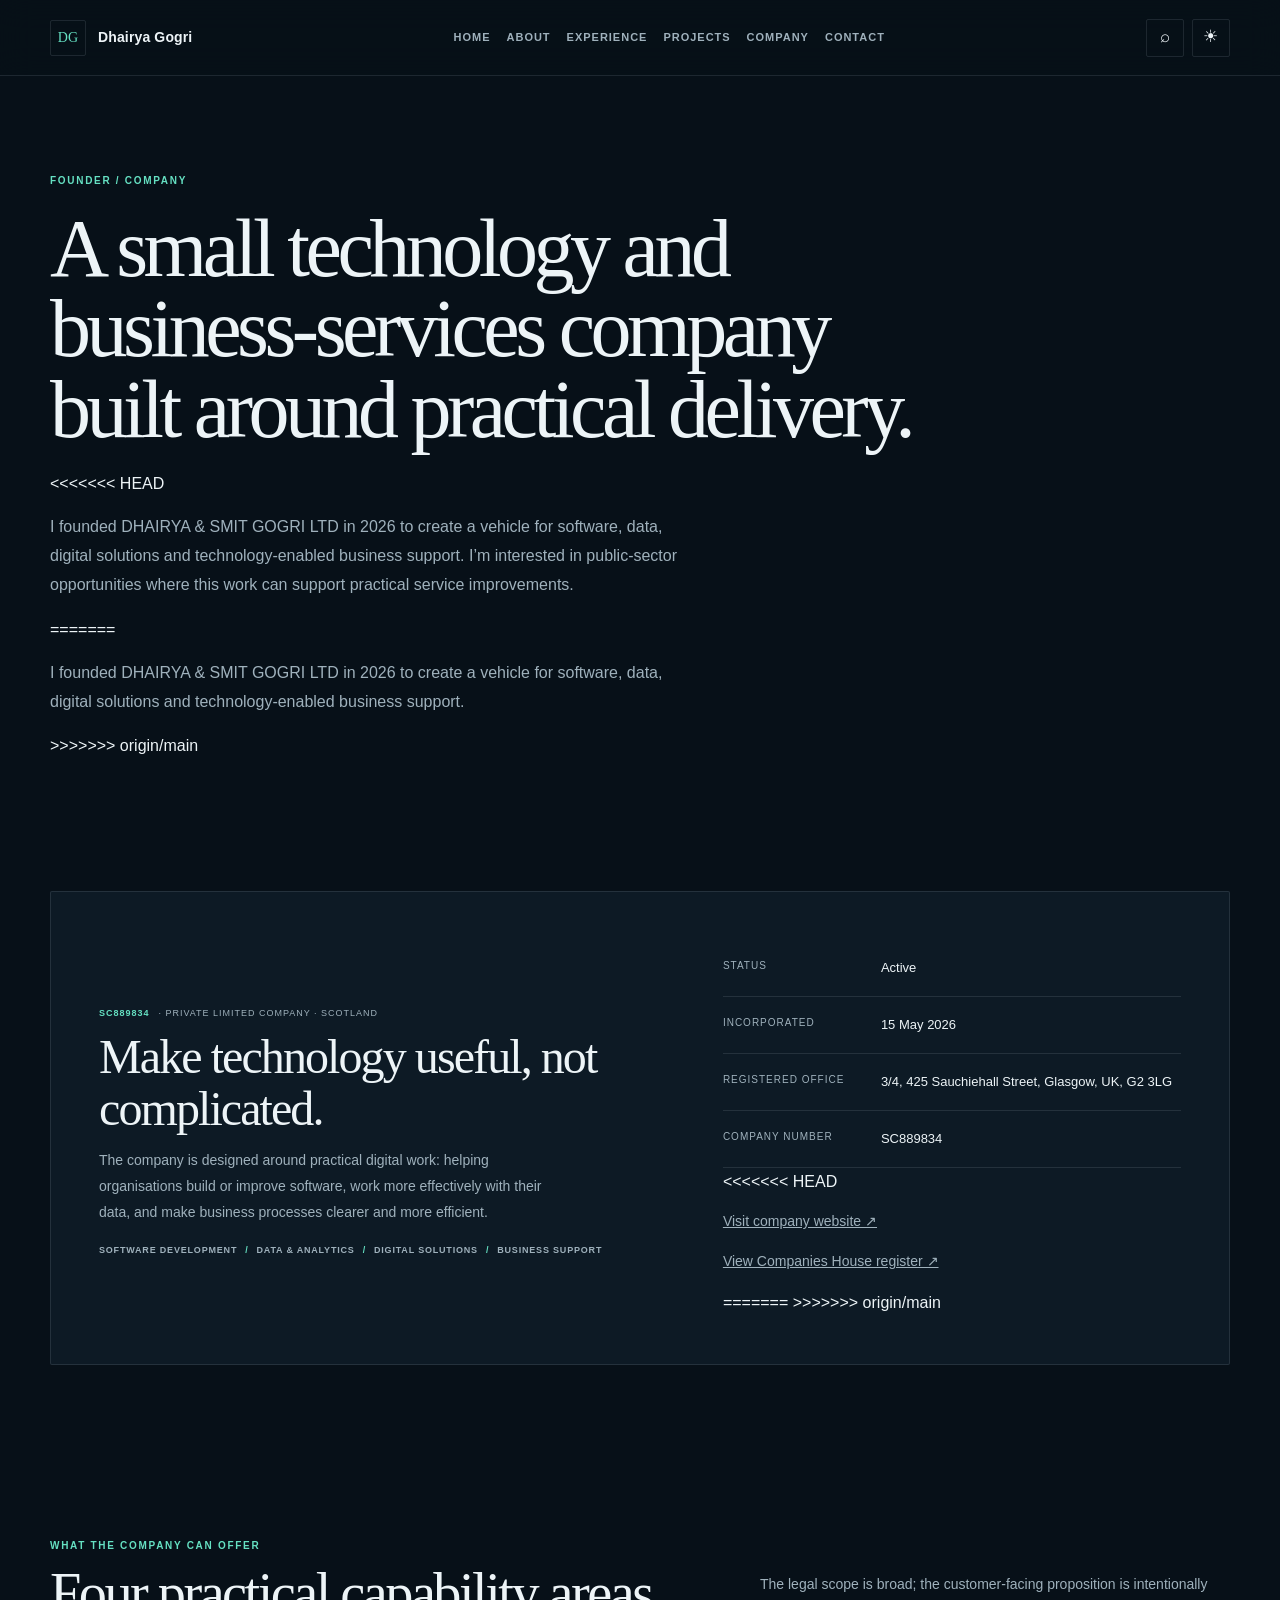
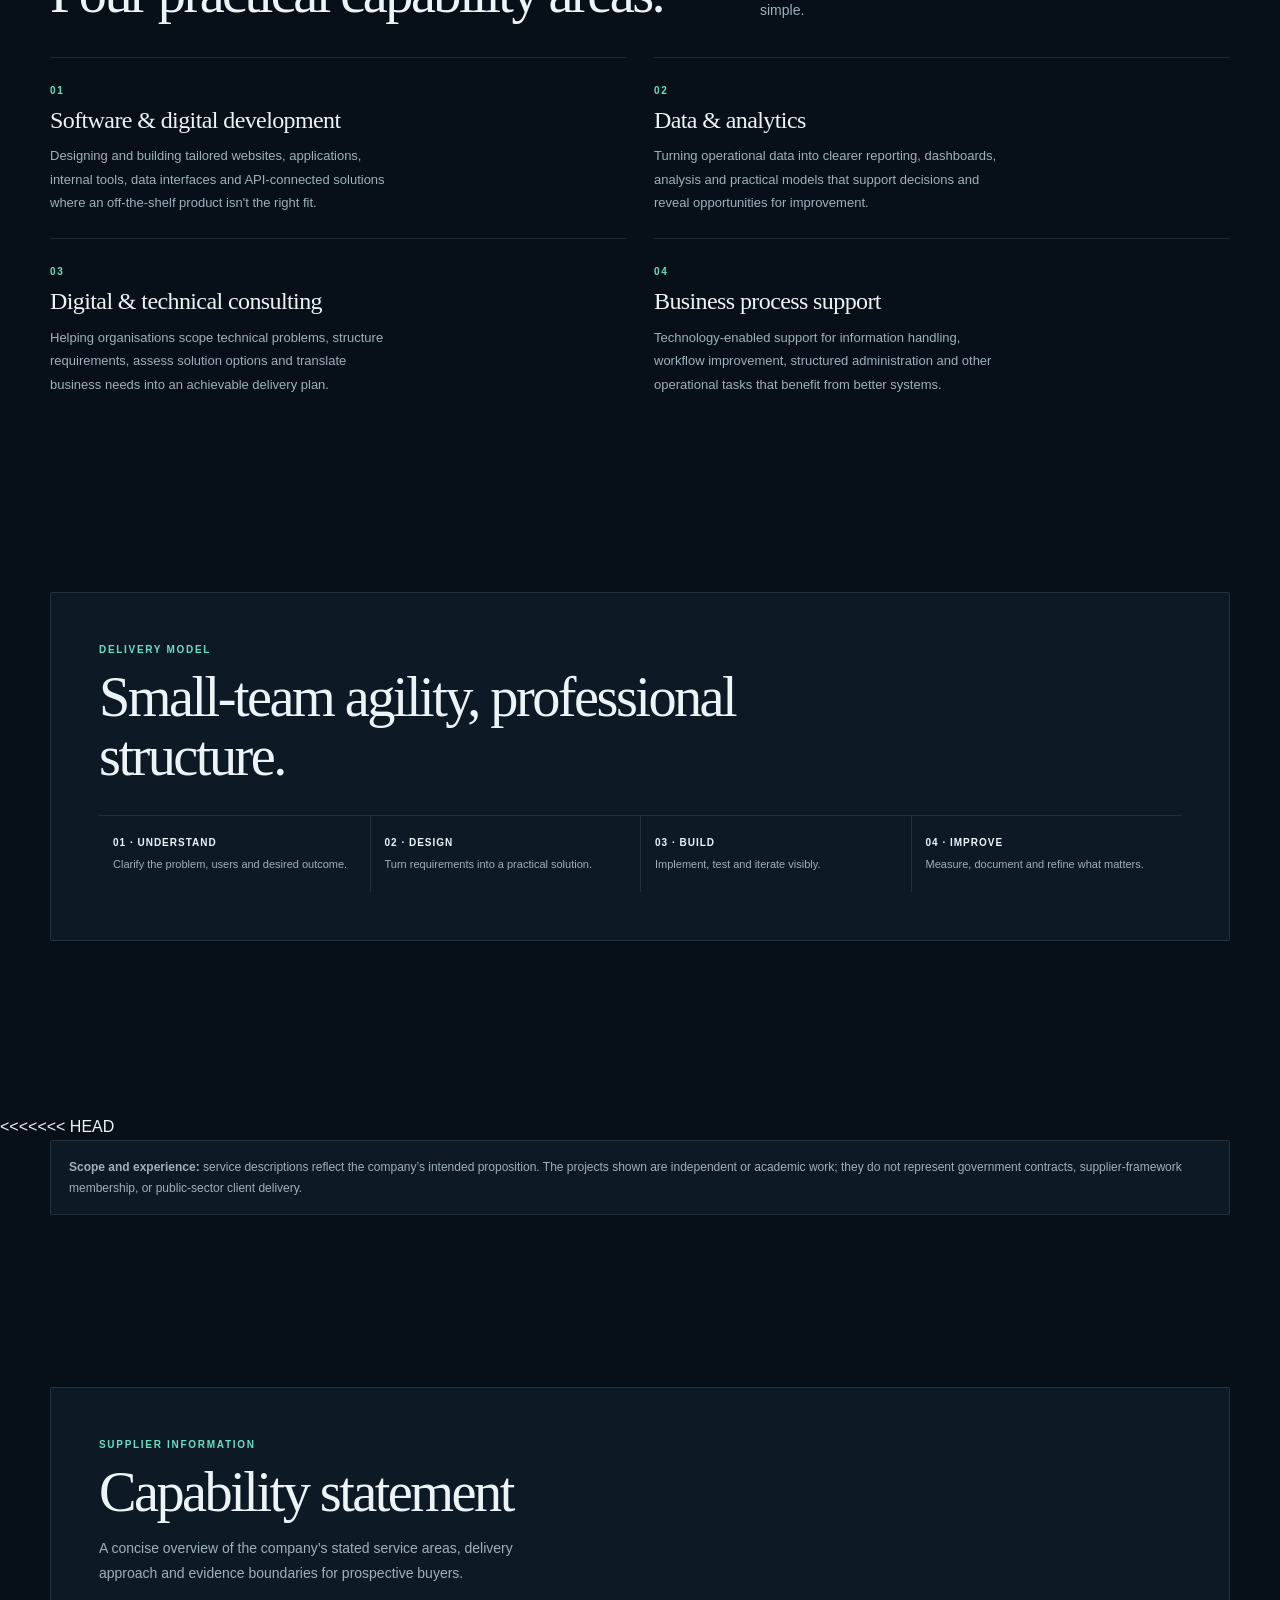
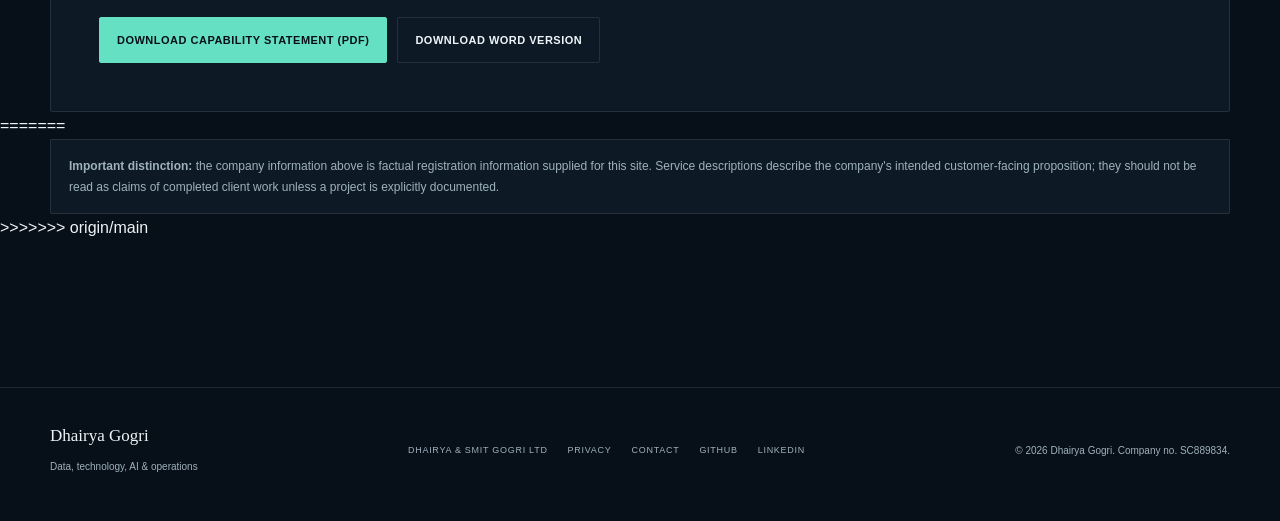
==== commit 4f33fdc8: "personal website update 21/11/2026 v2" ====
--- a/company.html
+++ b/company.html
@@ -38,7 +38,11 @@
   <div class="container reveal">
     <div class="kicker">Founder / company</div>
     <h1>A small technology and business-services company built around practical delivery.</h1>
+<<<<<<< HEAD
     <p>I founded DHAIRYA &amp; SMIT GOGRI LTD in 2026 to create a vehicle for software, data, digital solutions and technology-enabled business support. I’m interested in public-sector opportunities where this work can support practical service improvements.</p>
+=======
+    <p>I founded DHAIRYA &amp; SMIT GOGRI LTD in 2026 to create a vehicle for software, data, digital solutions and technology-enabled business support.</p>
+>>>>>>> origin/main
   </div>
 </section>
 
@@ -58,8 +62,11 @@
           <div class="info-row"><dt>Registered office</dt><dd>3/4, 425 Sauchiehall Street, Glasgow, UK, G2 3LG</dd></div>
           <div class="info-row"><dt>Company number</dt><dd>SC889834</dd></div>
         </div>
+<<<<<<< HEAD
         <p><a href="https://dhairyagogri.github.io/mycompany/index.html" target="_blank" rel="noreferrer">Visit company website ↗</a></p>
         <p><a href="https://find-and-update.company-information.service.gov.uk/company/SC889834" target="_blank" rel="noreferrer">View Companies House register ↗</a></p>
+=======
+>>>>>>> origin/main
       </div>
     </div>
   </div>
@@ -95,6 +102,7 @@
 </section>
 
 <section class="section">
+<<<<<<< HEAD
   <div class="container notice reveal"><strong>Scope and experience:</strong> service descriptions reflect the company’s intended proposition. The projects shown are independent or academic work; they do not represent government contracts, supplier-framework membership, or public-sector client delivery.</div>
 </section>
 
@@ -108,6 +116,9 @@
       <a class="btn btn-secondary" href="assets/Dhairya_Smit_Gogri_Ltd_Capability_Statement.docx" download>Download Word version</a>
     </div>
   </div>
+=======
+  <div class="container notice reveal"><strong>Important distinction:</strong> the company information above is factual registration information supplied for this site. Service descriptions describe the company's intended customer-facing proposition; they should not be read as claims of completed client work unless a project is explicitly documented.</div>
+>>>>>>> origin/main
 </section>
 </main>
 
--- a/css/styles.css
+++ b/css/styles.css
@@ -249,6 +249,7 @@
  *,*:before,*:after{animation-duration:.01ms!important;animation-iteration-count:1!important;transition-duration:.01ms!important}
  .reveal{opacity:1;transform:none}
 }
+<<<<<<< HEAD
 
 /* Editorial portfolio system */
 :root{
@@ -557,3 +558,5 @@
   margin-top:15px;padding:12px;border-left:2px solid var(--accent);
   background:var(--accent-soft);color:var(--muted);
 }
+=======
+>>>>>>> origin/main
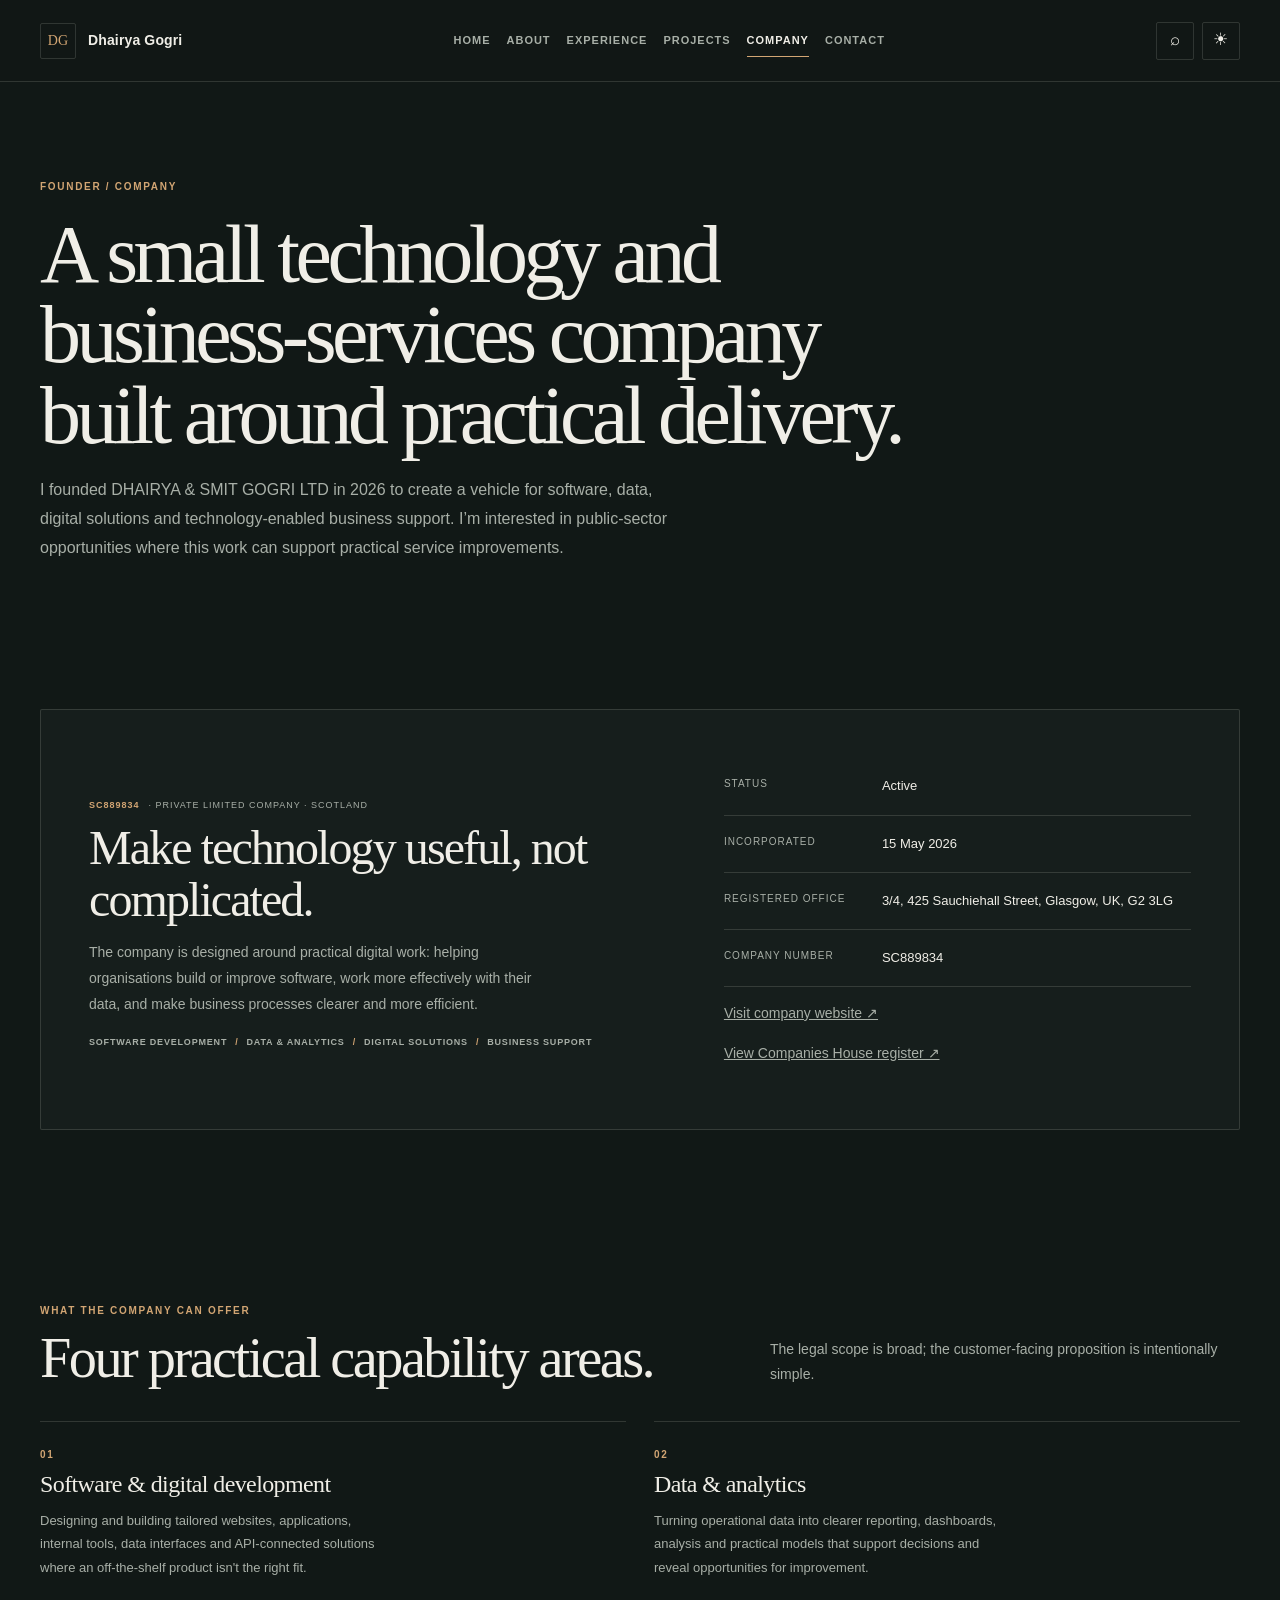
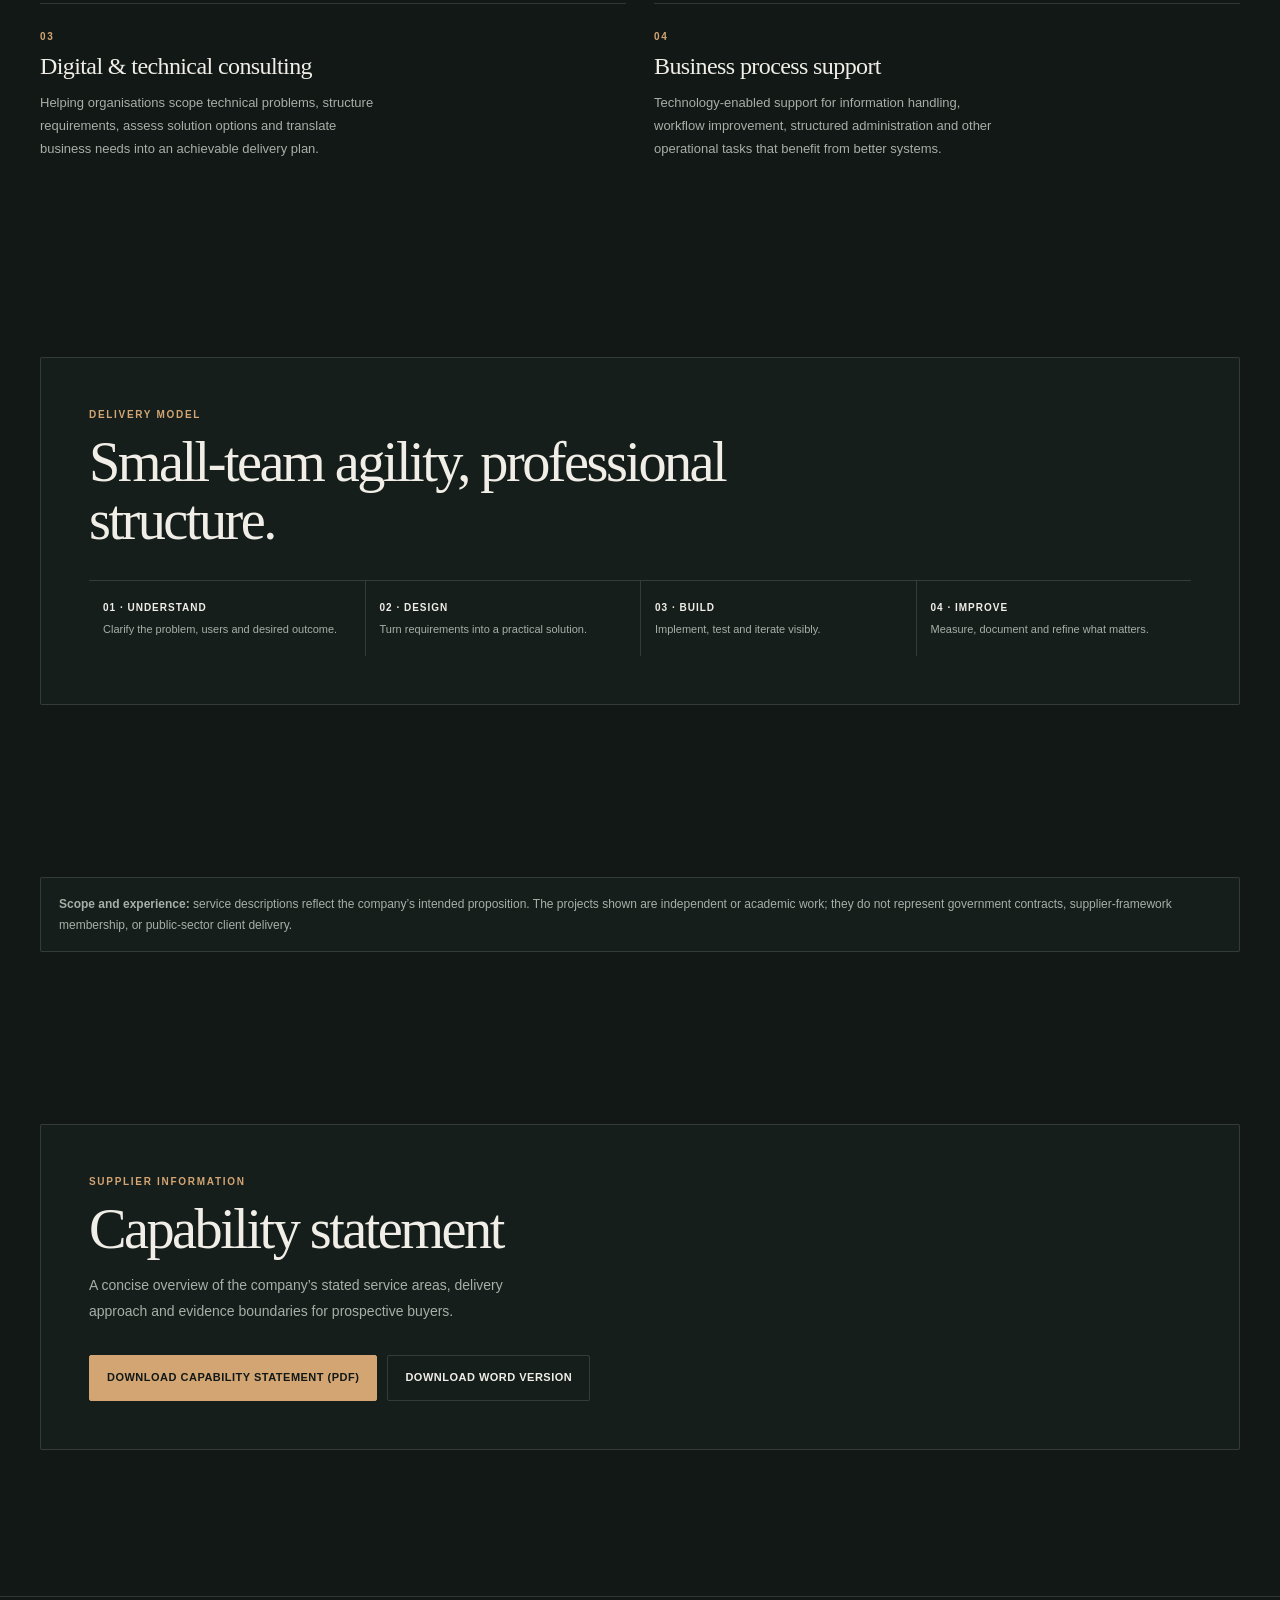
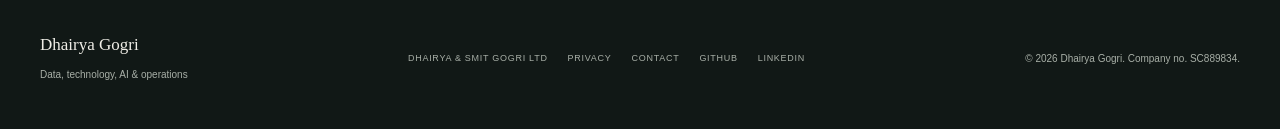
==== commit 53c78389: "Fix merge conflict artifacts and experience accordions" ====
--- a/company.html
+++ b/company.html
@@ -38,11 +38,7 @@
   <div class="container reveal">
     <div class="kicker">Founder / company</div>
     <h1>A small technology and business-services company built around practical delivery.</h1>
-<<<<<<< HEAD
     <p>I founded DHAIRYA &amp; SMIT GOGRI LTD in 2026 to create a vehicle for software, data, digital solutions and technology-enabled business support. I’m interested in public-sector opportunities where this work can support practical service improvements.</p>
-=======
-    <p>I founded DHAIRYA &amp; SMIT GOGRI LTD in 2026 to create a vehicle for software, data, digital solutions and technology-enabled business support.</p>
->>>>>>> origin/main
   </div>
 </section>
 
@@ -62,11 +58,8 @@
           <div class="info-row"><dt>Registered office</dt><dd>3/4, 425 Sauchiehall Street, Glasgow, UK, G2 3LG</dd></div>
           <div class="info-row"><dt>Company number</dt><dd>SC889834</dd></div>
         </div>
-<<<<<<< HEAD
         <p><a href="https://dhairyagogri.github.io/mycompany/index.html" target="_blank" rel="noreferrer">Visit company website ↗</a></p>
         <p><a href="https://find-and-update.company-information.service.gov.uk/company/SC889834" target="_blank" rel="noreferrer">View Companies House register ↗</a></p>
-=======
->>>>>>> origin/main
       </div>
     </div>
   </div>
@@ -102,7 +95,6 @@
 </section>
 
 <section class="section">
-<<<<<<< HEAD
   <div class="container notice reveal"><strong>Scope and experience:</strong> service descriptions reflect the company’s intended proposition. The projects shown are independent or academic work; they do not represent government contracts, supplier-framework membership, or public-sector client delivery.</div>
 </section>
 
@@ -116,9 +108,6 @@
       <a class="btn btn-secondary" href="assets/Dhairya_Smit_Gogri_Ltd_Capability_Statement.docx" download>Download Word version</a>
     </div>
   </div>
-=======
-  <div class="container notice reveal"><strong>Important distinction:</strong> the company information above is factual registration information supplied for this site. Service descriptions describe the company's intended customer-facing proposition; they should not be read as claims of completed client work unless a project is explicitly documented.</div>
->>>>>>> origin/main
 </section>
 </main>
 
--- a/css/styles.css
+++ b/css/styles.css
@@ -249,8 +249,6 @@
  *,*:before,*:after{animation-duration:.01ms!important;animation-iteration-count:1!important;transition-duration:.01ms!important}
  .reveal{opacity:1;transform:none}
 }
-<<<<<<< HEAD
-
 /* Editorial portfolio system */
 :root{
   --bg:#111816;
@@ -558,5 +556,3 @@
   margin-top:15px;padding:12px;border-left:2px solid var(--accent);
   background:var(--accent-soft);color:var(--muted);
 }
-=======
->>>>>>> origin/main
